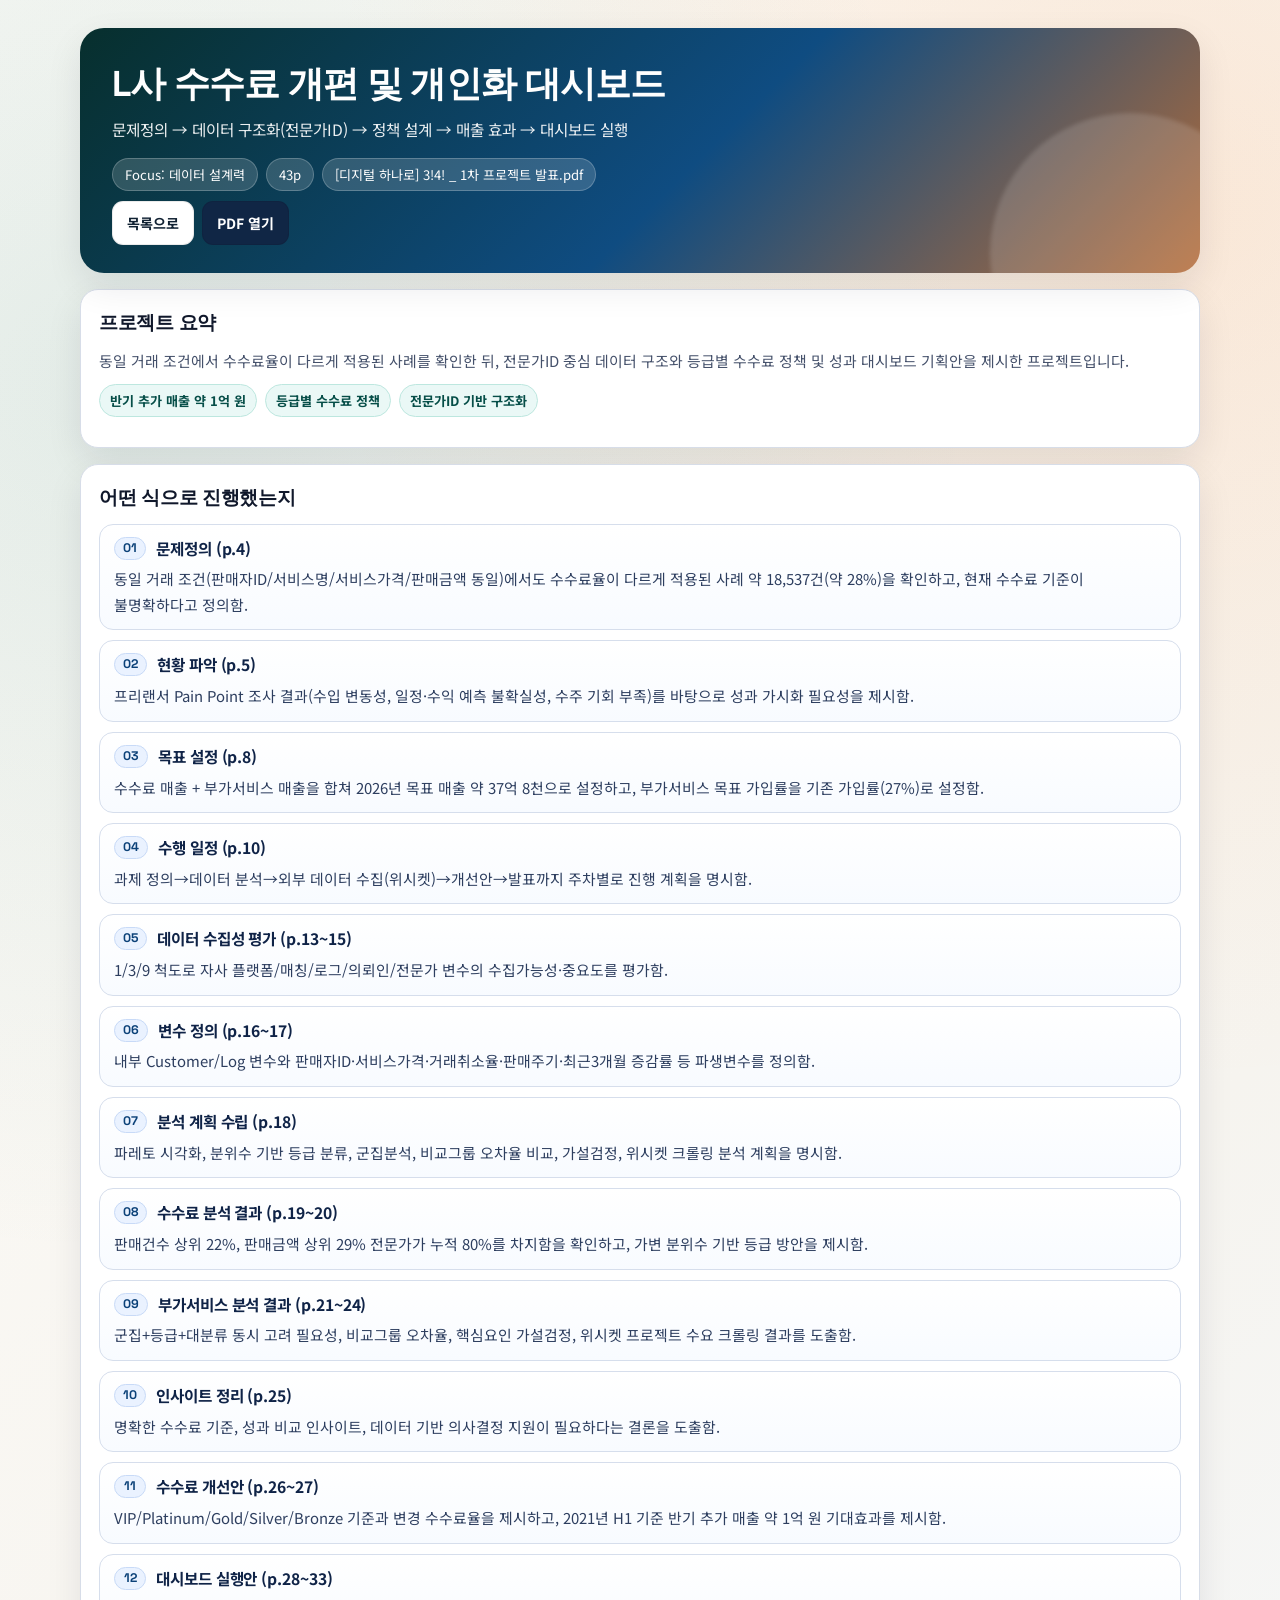
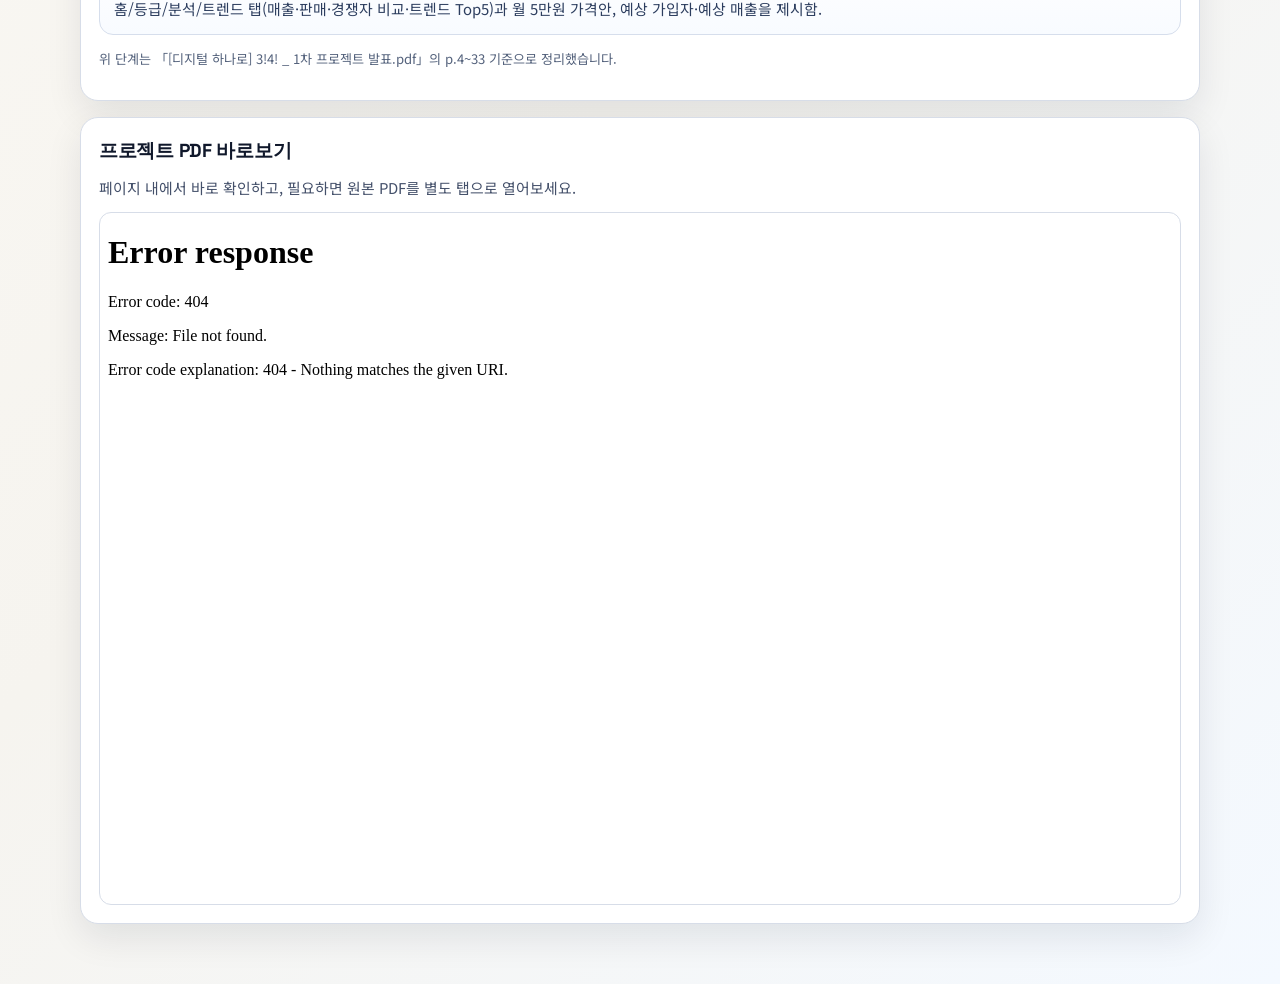
==== project-01-lsight.html @ a729271d "Add project-based portfolio website and source PDFs" ====
<!doctype html>
<html lang="ko">
<head>
  <meta charset="utf-8" />
  <meta name="viewport" content="width=device-width, initial-scale=1" />
  <title>L사 수수료 개편 및 개인화 대시보드</title>
  <link rel="stylesheet" href="./site.css" />
</head>
<body>
  <div class="wrap">
    <header class="hero">
      <h1>L사 수수료 개편 및 개인화 대시보드</h1>
      <p>문제정의 → 데이터 구조화(전문가ID) → 정책 설계 → 매출 효과 → 대시보드 실행</p>
      <div class="meta">
        <span>Focus: 데이터 설계력</span>
        <span>43p</span>
        <span>[디지털 하나로] 3!4! _ 1차 프로젝트 발표.pdf</span>
      </div>
      <div class="btns">
        <a class="btn" href="./index.html">목록으로</a>
        <a class="btn primary" href="./[디지털 하나로] 3!4! _ 1차 프로젝트 발표.pdf">PDF 열기</a>
      </div>
    </header>

    <section class="section">
      <h2>프로젝트 요약</h2>
      <p class="headline">동일 거래 조건에서 수수료율이 다르게 적용된 사례를 확인한 뒤, 전문가ID 중심 데이터 구조와 등급별 수수료 정책 및 성과 대시보드 기획안을 제시한 프로젝트입니다.</p>
      <div class="kpi"><span>반기 추가 매출 약 1억 원</span><span>등급별 수수료 정책</span><span>전문가ID 기반 구조화</span></div>
    </section>

    <section class="section">
      <h2>어떤 식으로 진행했는지</h2>
      <ol class="method-list">
        
        <li class="method-item">
          <div class="method-head">
            <span class="method-no">01</span>
            <h3>문제정의 (p.4)</h3>
          </div>
          <p>동일 거래 조건(판매자ID/서비스명/서비스가격/판매금액 동일)에서도 수수료율이 다르게 적용된 사례 약 18,537건(약 28%)을 확인하고, 현재 수수료 기준이 불명확하다고 정의함.</p>
        </li>

        <li class="method-item">
          <div class="method-head">
            <span class="method-no">02</span>
            <h3>현황 파악 (p.5)</h3>
          </div>
          <p>프리랜서 Pain Point 조사 결과(수입 변동성, 일정·수익 예측 불확실성, 수주 기회 부족)를 바탕으로 성과 가시화 필요성을 제시함.</p>
        </li>

        <li class="method-item">
          <div class="method-head">
            <span class="method-no">03</span>
            <h3>목표 설정 (p.8)</h3>
          </div>
          <p>수수료 매출 + 부가서비스 매출을 합쳐 2026년 목표 매출 약 37억 8천으로 설정하고, 부가서비스 목표 가입률을 기존 가입률(27%)로 설정함.</p>
        </li>

        <li class="method-item">
          <div class="method-head">
            <span class="method-no">04</span>
            <h3>수행 일정 (p.10)</h3>
          </div>
          <p>과제 정의→데이터 분석→외부 데이터 수집(위시켓)→개선안→발표까지 주차별로 진행 계획을 명시함.</p>
        </li>

        <li class="method-item">
          <div class="method-head">
            <span class="method-no">05</span>
            <h3>데이터 수집성 평가 (p.13~15)</h3>
          </div>
          <p>1/3/9 척도로 자사 플랫폼/매칭/로그/의뢰인/전문가 변수의 수집가능성·중요도를 평가함.</p>
        </li>

        <li class="method-item">
          <div class="method-head">
            <span class="method-no">06</span>
            <h3>변수 정의 (p.16~17)</h3>
          </div>
          <p>내부 Customer/Log 변수와 판매자ID·서비스가격·거래취소율·판매주기·최근3개월 증감률 등 파생변수를 정의함.</p>
        </li>

        <li class="method-item">
          <div class="method-head">
            <span class="method-no">07</span>
            <h3>분석 계획 수립 (p.18)</h3>
          </div>
          <p>파레토 시각화, 분위수 기반 등급 분류, 군집분석, 비교그룹 오차율 비교, 가설검정, 위시켓 크롤링 분석 계획을 명시함.</p>
        </li>

        <li class="method-item">
          <div class="method-head">
            <span class="method-no">08</span>
            <h3>수수료 분석 결과 (p.19~20)</h3>
          </div>
          <p>판매건수 상위 22%, 판매금액 상위 29% 전문가가 누적 80%를 차지함을 확인하고, 가변 분위수 기반 등급 방안을 제시함.</p>
        </li>

        <li class="method-item">
          <div class="method-head">
            <span class="method-no">09</span>
            <h3>부가서비스 분석 결과 (p.21~24)</h3>
          </div>
          <p>군집+등급+대분류 동시 고려 필요성, 비교그룹 오차율, 핵심요인 가설검정, 위시켓 프로젝트 수요 크롤링 결과를 도출함.</p>
        </li>

        <li class="method-item">
          <div class="method-head">
            <span class="method-no">10</span>
            <h3>인사이트 정리 (p.25)</h3>
          </div>
          <p>명확한 수수료 기준, 성과 비교 인사이트, 데이터 기반 의사결정 지원이 필요하다는 결론을 도출함.</p>
        </li>

        <li class="method-item">
          <div class="method-head">
            <span class="method-no">11</span>
            <h3>수수료 개선안 (p.26~27)</h3>
          </div>
          <p>VIP/Platinum/Gold/Silver/Bronze 기준과 변경 수수료율을 제시하고, 2021년 H1 기준 반기 추가 매출 약 1억 원 기대효과를 제시함.</p>
        </li>

        <li class="method-item">
          <div class="method-head">
            <span class="method-no">12</span>
            <h3>대시보드 실행안 (p.28~33)</h3>
          </div>
          <p>홈/등급/분석/트렌드 탭(매출·판매·경쟁자 비교·트렌드 Top5)과 월 5만원 가격안, 예상 가입자·예상 매출을 제시함.</p>
        </li>

      </ol>
      <p class="small">위 단계는 「[디지털 하나로] 3!4! _ 1차 프로젝트 발표.pdf」의 p.4~33 기준으로 정리했습니다.</p>
    </section>

    <section class="section">
      <h2>프로젝트 PDF 바로보기</h2>
      <p class="headline">페이지 내에서 바로 확인하고, 필요하면 원본 PDF를 별도 탭으로 열어보세요.</p>
      <div class="pdf-wrap">
        <iframe src="./[디지털 하나로] 3!4! _ 1차 프로젝트 발표.pdf" title="L사 수수료 개편 및 개인화 대시보드 PDF"></iframe>
      </div>
    </section>
  </div>
</body>
</html>
---- site.css ----
@import url("https://fonts.googleapis.com/css2?family=Space+Grotesk:wght@400;500;700&family=Noto+Sans+KR:wght@400;500;700&display=swap");

:root {
  --bg: #f6f4ef;
  --ink: #10182b;
  --muted: #44506a;
  --brand: #0f766e;
  --brand-2: #ff7a18;
  --card: #ffffff;
  --line: #d7dde8;
  --chip: #eaf8f6;
  --shadow: 0 14px 36px rgba(16, 24, 43, 0.09);
  --radius: 18px;
}

* {
  box-sizing: border-box;
}

body {
  margin: 0;
  font-family: "Noto Sans KR", sans-serif;
  color: var(--ink);
  background:
    radial-gradient(circle at 8% 15%, rgba(15, 118, 110, 0.1) 0, rgba(15, 118, 110, 0) 35%),
    radial-gradient(circle at 93% 8%, rgba(255, 122, 24, 0.12) 0, rgba(255, 122, 24, 0) 33%),
    linear-gradient(135deg, #fdfbf7 0%, var(--bg) 60%, #f4f9ff 100%);
  line-height: 1.6;
}

.wrap {
  width: min(1120px, 92vw);
  margin: 0 auto;
  padding: 28px 0 60px;
}

.hero {
  background: linear-gradient(135deg, #072f2d 0%, #0f4c81 55%, #ff7a18 120%);
  color: #fefefe;
  border-radius: 24px;
  padding: 34px 32px 28px;
  box-shadow: var(--shadow);
  position: relative;
  overflow: hidden;
}

.hero::after {
  content: "";
  position: absolute;
  inset: auto -70px -120px auto;
  width: 280px;
  height: 280px;
  border-radius: 50%;
  background: rgba(255, 255, 255, 0.14);
  filter: blur(2px);
}

.hero h1 {
  margin: 0 0 10px;
  font-family: "Space Grotesk", sans-serif;
  font-size: clamp(1.5rem, 2.8vw, 2.25rem);
  line-height: 1.25;
  letter-spacing: -0.02em;
}

.hero p {
  margin: 0;
  font-size: 0.98rem;
  color: rgba(255, 255, 255, 0.92);
  max-width: 760px;
}

.meta {
  margin-top: 16px;
  display: flex;
  gap: 8px;
  flex-wrap: wrap;
}

.meta span {
  background: rgba(255, 255, 255, 0.16);
  border: 1px solid rgba(255, 255, 255, 0.22);
  border-radius: 999px;
  padding: 5px 12px;
  font-size: 0.82rem;
}

.section {
  margin-top: 16px;
  background: var(--card);
  border: 1px solid var(--line);
  border-radius: var(--radius);
  padding: 18px;
  box-shadow: var(--shadow);
}

.section h2 {
  margin: 0 0 10px;
  font-family: "Space Grotesk", sans-serif;
  letter-spacing: -0.015em;
  font-size: 1.18rem;
}

.headline {
  margin: 0 0 12px;
  color: var(--muted);
  font-size: 0.93rem;
}

.cards {
  display: grid;
  grid-template-columns: repeat(auto-fit, minmax(360px, 1fr));
  gap: 14px;
}

.card {
  border: 1px solid var(--line);
  border-radius: 14px;
  padding: 14px;
  background: #fff;
}

.card h3 {
  margin: 0 0 6px;
  font-size: 0.98rem;
  line-height: 1.35;
}

.card p {
  margin: 0;
  color: var(--muted);
  font-size: 0.92rem;
  line-height: 1.52;
}

.project-card {
  background: linear-gradient(180deg, #ffffff 0%, #fbfdff 100%);
  border: 1px solid #cfdaed;
  box-shadow: 0 8px 18px rgba(16, 24, 43, 0.05);
}

.project-title {
  margin: 0 0 7px;
  font-size: 1.18rem;
  font-weight: 800;
  color: #0e1f3e;
  line-height: 1.48;
  letter-spacing: -0.01em;
}

.project-focus {
  display: inline-flex;
  align-items: center;
  border-radius: 999px;
  background: #f0f8ff;
  color: #0b4d79;
  border: 1px solid #cfe3ff;
  padding: 4px 10px;
  font-size: 0.79rem;
  font-weight: 700;
  margin-bottom: 8px;
}

.project-summary {
  margin: 0 0 8px;
  color: #2c3f60;
  font-size: 0.9rem;
  line-height: 1.6;
}

.flow-list {
  margin: 0 0 10px;
  padding-left: 18px;
  color: #16253f;
  font-size: 0.9rem;
  line-height: 1.56;
}

.flow-list li {
  margin-bottom: 3px;
}

.kpi {
  display: flex;
  flex-wrap: wrap;
  gap: 8px;
  margin: 8px 0 12px;
}

.kpi span {
  background: var(--chip);
  color: #064e48;
  border: 1px solid #bde7df;
  border-radius: 999px;
  padding: 5px 10px;
  font-size: 0.82rem;
  font-weight: 700;
}

.btn {
  display: inline-flex;
  align-items: center;
  justify-content: center;
  text-decoration: none;
  border-radius: 11px;
  font-weight: 700;
  padding: 10px 14px;
  font-size: 0.88rem;
  border: 1px solid rgba(0, 0, 0, 0.08);
  background: #fff;
  color: #123;
}

.btn.primary {
  background: #102645;
  color: #fff;
}

.btns {
  display: flex;
  gap: 8px;
  flex-wrap: wrap;
  margin-top: 10px;
}

.method-list {
  margin: 0;
  padding: 0;
  list-style: none;
  display: grid;
  gap: 10px;
}

.method-item {
  border: 1px solid #d6deec;
  border-radius: 14px;
  background: linear-gradient(180deg, #ffffff 0%, #f8fbff 100%);
  padding: 12px 14px;
}

.method-head {
  display: flex;
  align-items: flex-start;
  gap: 10px;
  margin-bottom: 6px;
}

.method-no {
  min-width: 32px;
  text-align: center;
  border-radius: 999px;
  background: #eaf2ff;
  border: 1px solid #c8daf7;
  color: #0b4178;
  font-family: "Space Grotesk", sans-serif;
  font-size: 0.78rem;
  font-weight: 700;
  padding: 3px 8px;
  line-height: 1.2;
}

.method-head h3 {
  margin: 1px 0 0;
  font-size: 0.98rem;
  line-height: 1.45;
  color: #0f2347;
  letter-spacing: -0.005em;
}

.method-item p {
  margin: 0;
  font-size: 0.93rem;
  line-height: 1.72;
  color: #2d3e5f;
  word-break: keep-all;
}

.pdf-wrap {
  margin-top: 12px;
  border: 1px solid var(--line);
  border-radius: 12px;
  background: #fff;
  overflow: hidden;
}

iframe {
  width: 100%;
  height: min(76vh, 980px);
  border: 0;
}

.small {
  font-size: 0.82rem;
  color: #54627c;
}

footer {
  margin-top: 20px;
  font-size: 0.84rem;
  color: #4e5b75;
  text-align: center;
}

@media (max-width: 760px) {
  .hero {
    padding: 24px 20px;
  }
  .section {
    padding: 14px;
  }
}
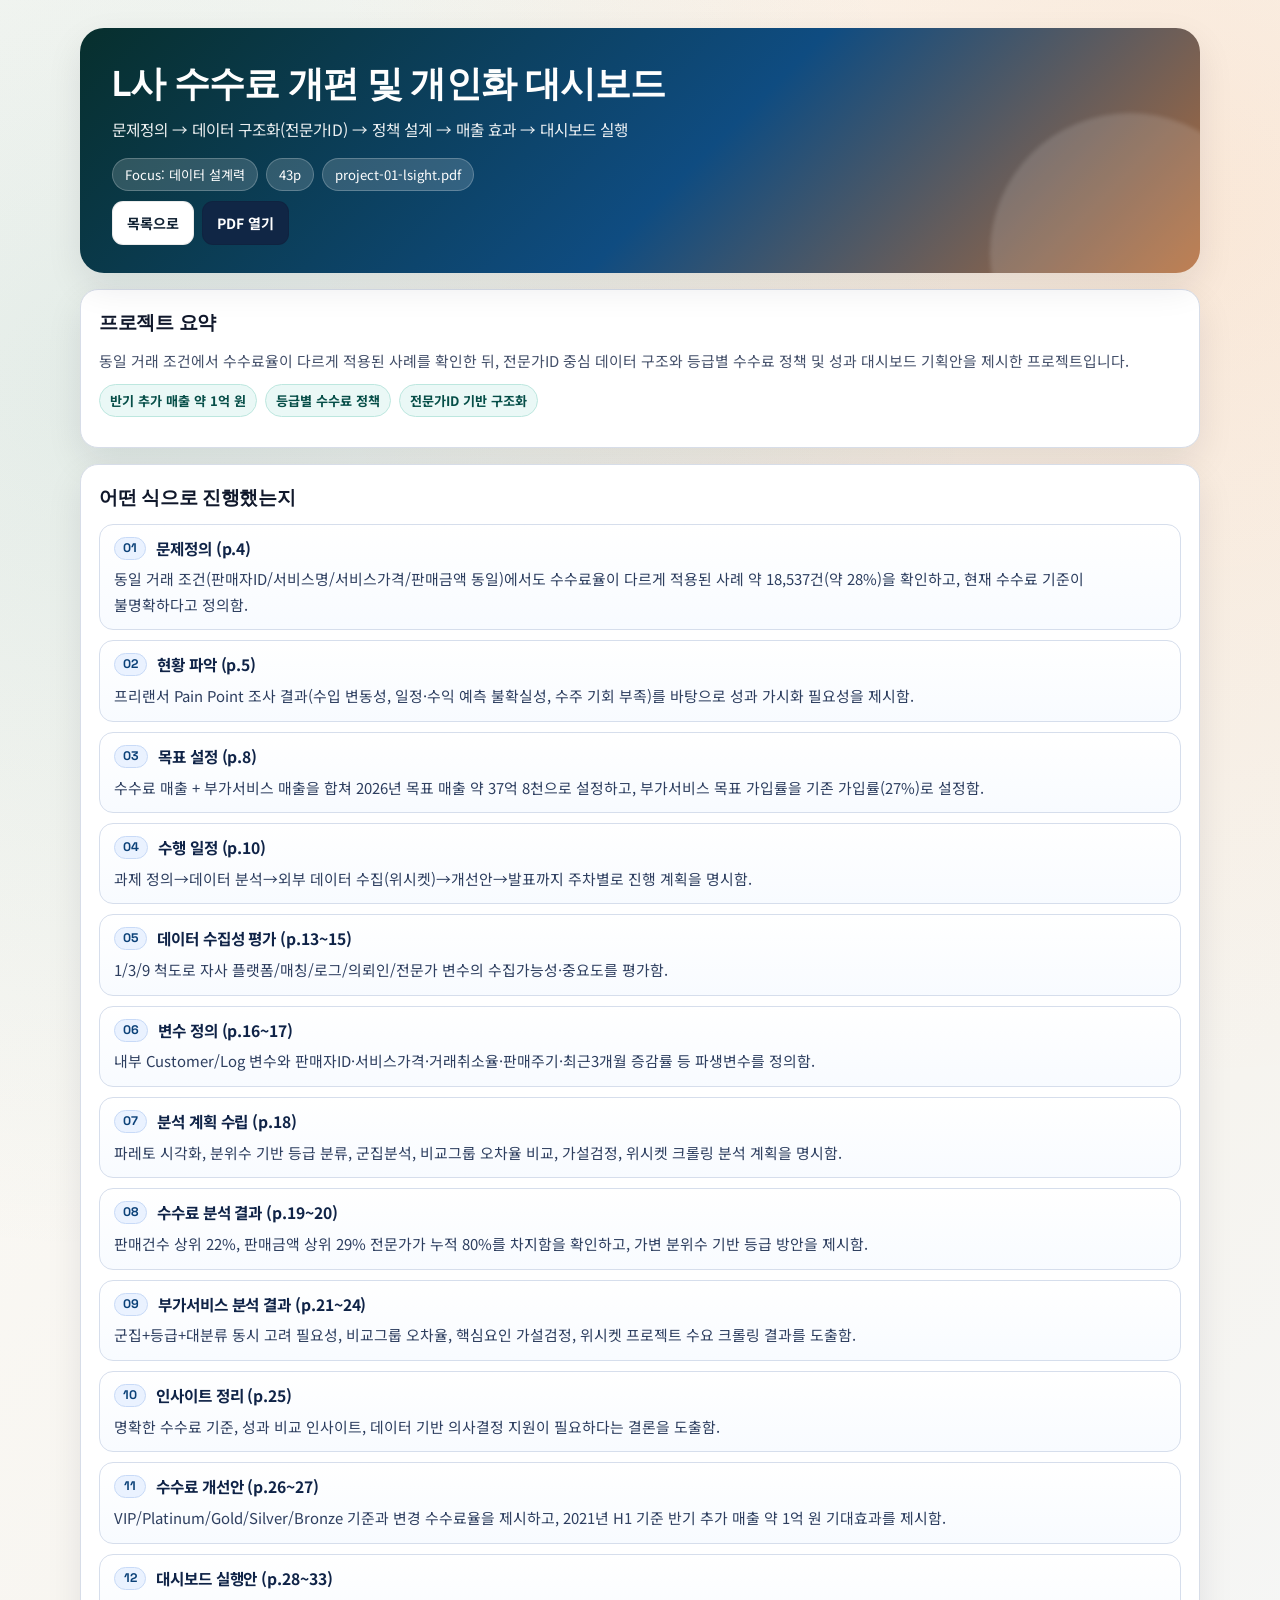
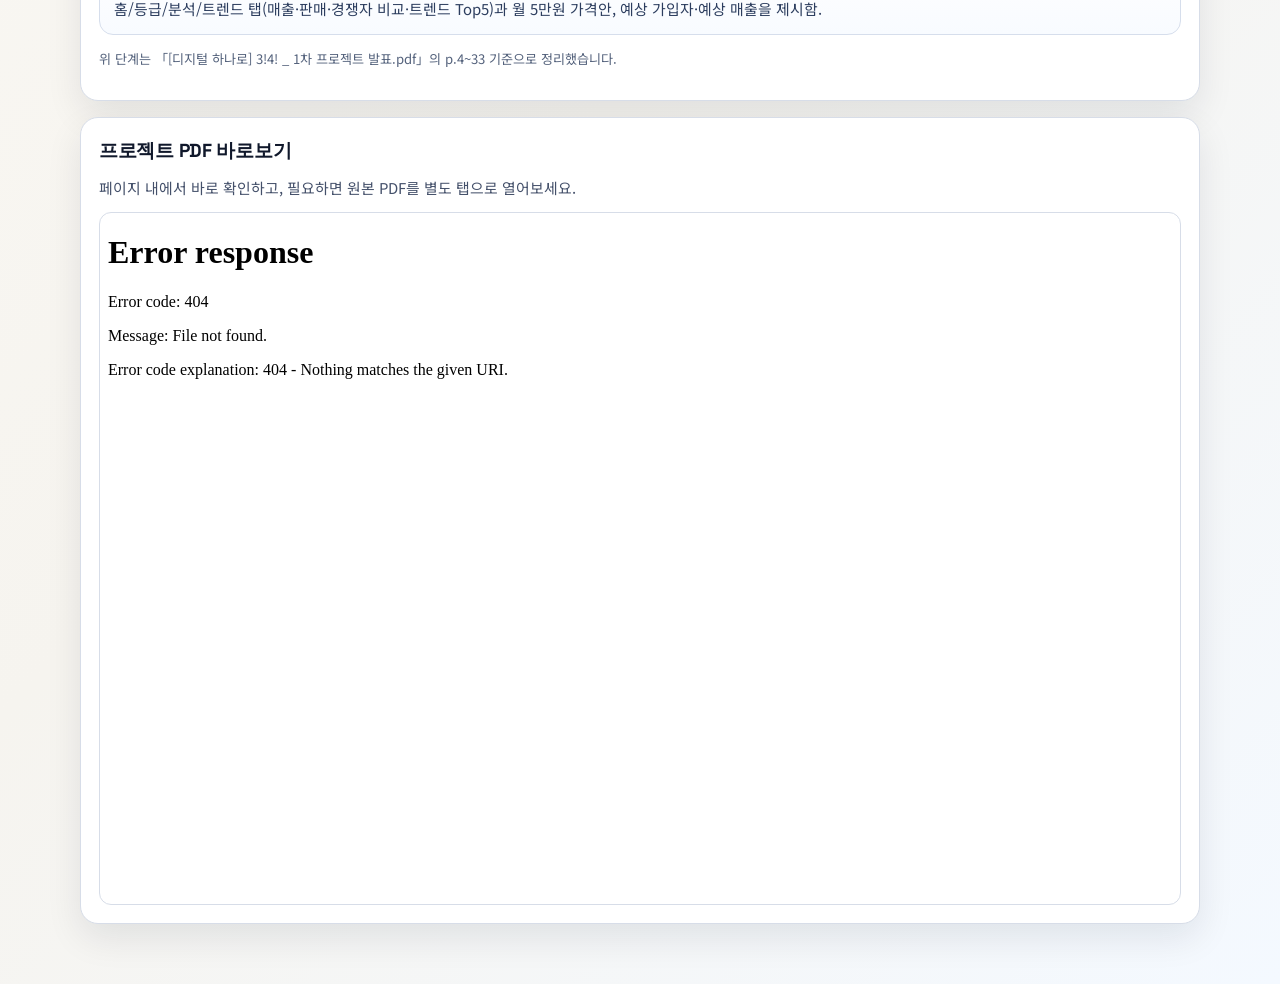
==== commit 1190d23a: "Use ASCII PDF aliases for reliable Vercel PDF links" ====
--- a/project-01-lsight.html
+++ b/project-01-lsight.html
@@ -14,11 +14,11 @@
       <div class="meta">
         <span>Focus: 데이터 설계력</span>
         <span>43p</span>
-        <span>[디지털 하나로] 3!4! _ 1차 프로젝트 발표.pdf</span>
+        <span>project-01-lsight.pdf</span>
       </div>
       <div class="btns">
         <a class="btn" href="./index.html">목록으로</a>
-        <a class="btn primary" href="./[디지털 하나로] 3!4! _ 1차 프로젝트 발표.pdf">PDF 열기</a>
+        <a class="btn primary" href="./project-01-lsight.pdf">PDF 열기</a>
       </div>
     </header>
 
@@ -136,7 +136,7 @@
       <h2>프로젝트 PDF 바로보기</h2>
       <p class="headline">페이지 내에서 바로 확인하고, 필요하면 원본 PDF를 별도 탭으로 열어보세요.</p>
       <div class="pdf-wrap">
-        <iframe src="./[디지털 하나로] 3!4! _ 1차 프로젝트 발표.pdf" title="L사 수수료 개편 및 개인화 대시보드 PDF"></iframe>
+        <iframe src="./project-01-lsight.pdf" title="L사 수수료 개편 및 개인화 대시보드 PDF"></iframe>
       </div>
     </section>
   </div>
